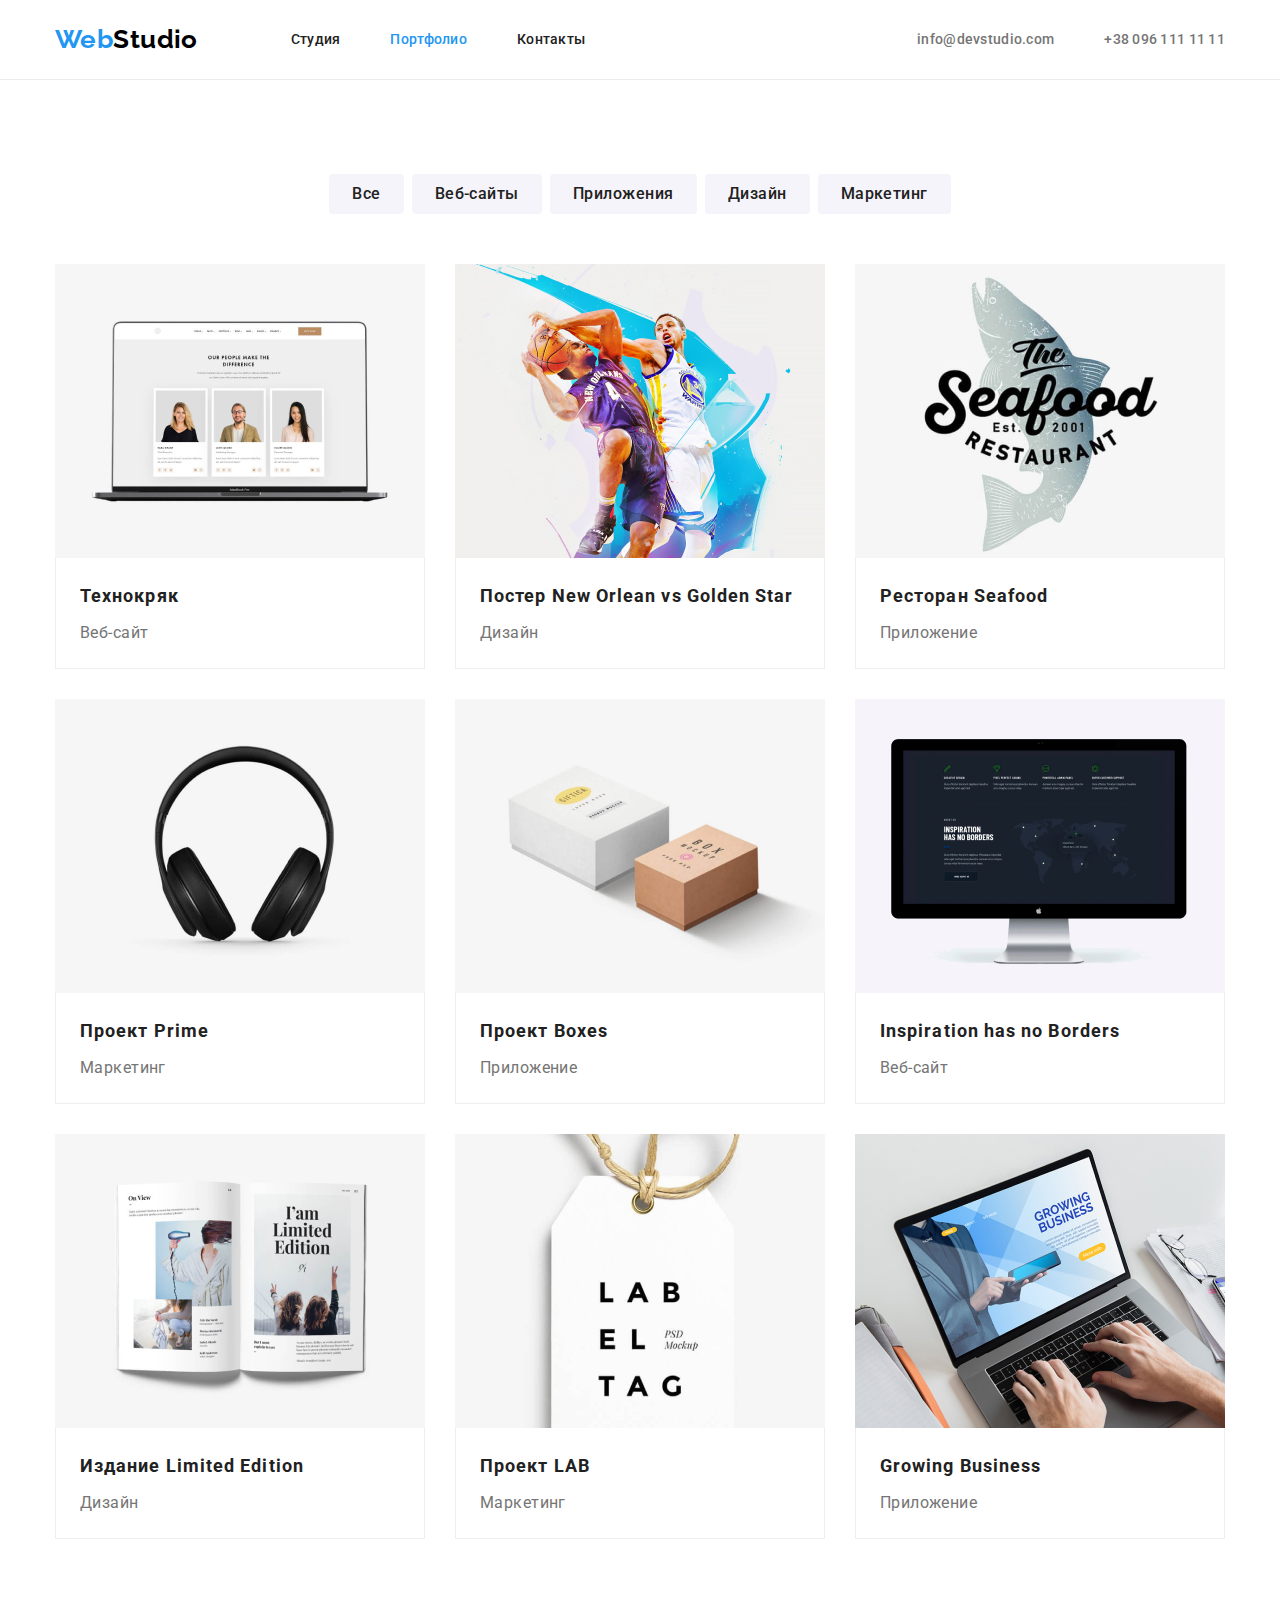
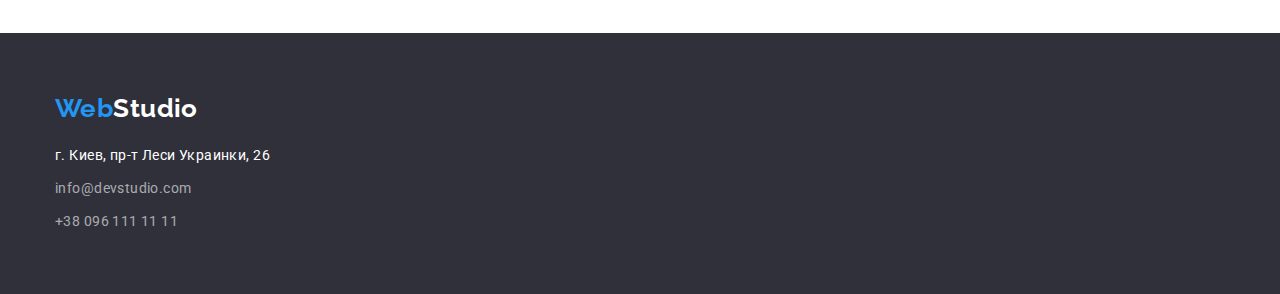
==== portfolio.html @ 2529b82a "клонирую репозиторий прошлой работы" ====
<!DOCTYPE html>
<html lang="ru">

<head>
    <meta charset="UTF-8">
    <meta http-equiv="X-UA-Compatible" content="IE=edge">
    <meta name="viewport" content="width=device-width, initial-scale=1.0">
    <title>Document</title>
    <link href="https://fonts.googleapis.com/css2?family=Raleway:wght@700&family=Roboto:wght@400;500;700;900&display=swap"
        rel="stylesheet">
    <link rel="stylesheet"
        href="https://cdnjs.cloudflare.com/ajax/libs/modern-normalize/1.1.0/modern-normalize.min.css">
    <link rel="stylesheet" href="./css/styles.css">
</head>

<body class="page">
    <!--верхняя линия хедер-->
    <header class="page-header">
        <div class="conteiner">
            <!--раздел основной навигации-->
            <nav class="main-nav">
                <!--логотип хедер-->
                <a href="./index.html" class="logo">
                    <span class="accent">Web</span>Studio
                </a>
                <!-- навигация по сайту -->
                <ul class="site-nav list">
                    <li class="item"><a href="./index.html" class="link">Студия</a></li>
                    <li class="item"><a href="./portfolio.html " class="link current">Портфолио</a></li>
                    <li class="item"><a href="" class="link">Контакты</a></li>
                </ul>
            </nav>
            <!--контакты хедер-->
            <ul class="contact-nav list">
                <li class="item"><a href="mailto:info@devstudio.com" class="link">info@devstudio.com</a></li>
                <li class="item"><a href="tel:+380961111111" class="link">+38 096 111 11 11</a></li>
            </ul>
        </div>
    </header>

    <main class="main portfolio">
        <!-- Фильтр -->
        <section class="section">
            <div class="conteiner">
                <!-- этот тег будет скрыт -->
                <h1 class="section-title not-displaye">(Кнопки) Фильтр проектов</h1>
                <!-- список кнопок -->
                <ul class="filter list">
                    <li class="items">
                        <button class="button" type="button">Все</button>
                    </li>
                    <li class="items">
                        <button class="button" type="button">Веб-сайты</button>
                    </li>
                    <li class="items">
                        <button class="button" type="button">Приложения</button>
                    </li>
                    <li class="items">
                        <button class="button" type="button">Дизайн</button>
                    </li>
                    <li class="items">
                        <button class="button" type="button">Маркетинг</button>
                    </li>
                </ul>
                
                <!-- список проектов -->
                <ul class="works-list list">

                    <li class="works-categories">
                        <article>
                            <img class="image" src="./images/imglistworks1.jpg" alt="Технокряк Веб-сайт" width="370">
                            
                            <div class="bottom-description">
                                <h2 class="title">Технокряк</h2>
                                <p class="text">Веб-сайт</p>
                            </div>
                        </article>
                    </li>
                    
                    <li class="works-categories">
                        <article>
                            <img class="image" src="./images/imglistworks2.jpg" alt="Дизайн постера Новый Орлеан против Голден Стар" width="370">
                            
                            <div class="bottom-description">
                                <h2 class="title">Постер New Orlean vs Golden Star</h2>
                                <p class="text">Дизайн</p>
                            </div>
                        </article>
                    </li>

                    <li class="works-categories">
                        <article>
                            <img class="image" src="./images/imglistworks3.jpg" alt="Приложениея для ресторана морепродуктов Сифуд" width="370">
                            
                            <div class="bottom-description">
                                <h2 class="title">Ресторан Seafood</h2>
                                <p class="text">Приложение</p>
                            </div>
                        </article>
                    </li>

                    <li class="works-categories">
                        <article>
                            <img class="image" src="./images/imglistworks4.jpg" alt="Проект прайм Маркетинг" width="370">
                            
                            <div class="bottom-description">
                                <h2 class="title">Проект Prime</h2>
                                <p class="text">Маркетинг</p>
                            </div>
                        </article>
                    </li>

                    <li class="works-categories">
                        <article>
                            <img class="image" src="./images/imglistworks5.jpg" alt="Проект Коробки Приложение" width="370">
                            
                            <div class="bottom-description">
                                <h2 class="title">Проект Boxes</h2>
                                <p class="text">Приложение</p>
                            </div>
                        </article>
                    </li>

                    <li class="works-categories">
                        <article>
                            <img class="image" src="./images/imglistworks6.jpg" alt="Веб-сайт У вдохновения нет границ" width="370">
                            
                            <div class="bottom-description">
                                <h2 class="title">Inspiration has no Borders</h2>
                                <p class="text">Веб-сайт</p>
                            </div>
                        </article>
                    </li>

                    <li class="works-categories">
                        <article>
                            <img class="image" src="./images/imglistworks7.jpg" alt="дизайн издания с названием Ограниченный выпуск" width="370">
                            
                            <div class="bottom-description">
                                <h2 class="title">Издание Limited Edition</h2>
                                <p class="text">Дизайн</p>
                            </div>
                        </article>
                    </li>

                    <li class="works-categories">
                        <article>
                            <img class="image" src="./images/imglistworks8.jpg" alt="Проект ЛАБ Маркетинг" width="370">
                            
                            <div class="bottom-description">
                                <h2 class="title">Проект LAB</h2>
                                <p class="text">Маркетинг</p>
                            </div>
                        </article>
                    </li>

                    <li class="works-categories">
                        <article>
                            <img class="image" src="./images/imglistworks9.jpg" alt="Приложение Растущий бизнес" width="370">
                            
                            <div class="bottom-description">
                                <h2 class="title">Growing Business</h2>
                                <p class="text">Приложение</p>
                            </div>
                        </article>
                    </li>

                </ul>
            </div>
        </section>
    </main>

    <!--подвал-->
    <footer class="page-footer">
        <div class="conteiner">
            <!--логотип футер-->
            <a href="./index.html" class="logo">
                <span class="accent">Web</span>Studio
            </a>
        
            <!--контакты футер-->
            <address class="contact-footer list">
                <p class="text">г. Киев, пр-т Леси Украинки, 26</p>
                <a href="mailto:info@devstudio.com" class="link">info@devstudio.com</a>
                <a href="tel:+380961111111" class="link">+38 096 111 11 11</a>
            </address>
        </div>
    </footer>
</body>

</html>
---- css/styles.css ----
/*цвет текста вторичный #757575;*/
/*цвет текста основной #212121;*/
/*цвет текста WebStudio #000000 #2196F3 #FFFFFF;*/
/*цвет текста кнопка, ссылки #2196F3;*/
/*нижние контакты rgba(255, 255, 255, 0.6);*/
/*цвет фона оновной #E5E5E5;*/
/*цвет фона хедер #FFFFFF;*/
/*цвет фона шапка, футер  #2F303A;*/
/*цвет фона наша команта #F5F4FA;*/
/*цвет фона наша команда карточки #FFFFFF;*/

:root {
  --primary-text-color: #757575;
  --title-text-color: #212121;
  --accent-color: #2196f3;
  --text-color-white-a: rgba(255, 255, 255, 0.6);
  --text-color-white: #ffffff;
  --text-color-blac: #000000;
  --bg-color-white: #ffffff;
  --bg-color-light: #f5f4fa;
  --bg-color-hero: #2f303a;
  --block-border-line: #ececec;
  --card-border-color: #eeeeee;
}

body {
  color: var(--primary-text-color);
  background-color: var(--bg-color-white);
  font-family: Roboto, sans-serif;
  letter-spacing: 0.03em;
  font-size: 14px;
}

img {
  display: block;
  width: 100%;
  height: auto;
}

h1,
h2,
h3,
h4,
h5,
h6,
p {
  margin: 0;
}

/* all lists */
.list {
  padding: 0;
  margin: 0;
  list-style: none;
}

/* section container */
.conteiner {
  width: 1200px;
  margin-left: auto;
  margin-right: auto;
  padding-left: 15px;
  padding-right: 15px;
}

/*header*/
.page-header {
  background-color: var(--text-color-white);
  border-bottom: 1px solid var(--block-border-line);
  padding-top: 24px;
  padding-bottom: 24px;
}

.page-header .conteiner,
.conteiner .main-nav,
.main-nav .site-nav,
.conteiner .contact-nav {
  display: flex;
  align-items: center;
  flex-wrap: wrap;
}

/*header logo*/
.logo {
  margin-right: 93px;
  color: var(--text-color-blac);
  font-family: Raleway, cursive;
  font-weight: bold;
  font-size: 26px;
  line-height: 1.19;
  text-decoration: none;
}

.logo .accent {
  color: var(--accent-color);
}

/*site-nav and contact-nav*/
.conteiner .contact-nav {
  margin-left: auto;
}

.site-nav .item:not(:last-child),
.contact-nav .item:not(:last-child) {
  margin-right: 50px;
}

.site-nav .link,
.contact-nav .link {
  display: block;

  color: var(--title-text-color);
  font-weight: 500;
  line-height: 1.15;
  letter-spacing: 0.02em;
  text-decoration: none;
}

.site-nav .link.current {
  color: var(--accent-color);
}

.contact-nav .link {
  color: var(--primary-text-color);
}

.site-nav .link:hover,
.site-nav .link:focus,
.contact-nav .link:hover,
.contact-nav .link:focus {
  color: var(--accent-color);
}

/* main */
/*hero*/
.section.hero {
  background-color: var(--bg-color-hero);
  text-align: center;
  padding-top: 200px;
  padding-bottom: 200px;
}

.hero .hero-title {
  max-width: 696px;
  margin: auto;
  margin-bottom: 30px;
  font-weight: 900;
  font-size: 44px;
  line-height: 1.36;
  letter-spacing: 0.06em;
  text-transform: uppercase;
  color: var(--text-color-white);
}

/*button*/
.button {
  color: var(--title-text-color);
  background-color: var(--bg-color-light);
  cursor: pointer;
  border-radius: 4px;
  border: 1px solid transparent;
}

/*hero button*/
.hero .button.primary {
  font-family: inherit;
  font-weight: bold;
  font-size: 16px;
  line-height: 1.87;
  align-items: center;
  letter-spacing: 0.06em;
  padding: 10px 32px;
}

.button.primary {
  color: var(--text-color-white);
  background-color: var(--accent-color);
}

/*button filter page portfolio*/
.filter.list {
  display: flex;
  justify-content: center;
  margin-bottom: 50px;
}

.filter .items:not(:last-child) {
  margin-right: 8px;
}

.filter .button {
  font-family: inherit;
  font-weight: 500;
  font-size: 16px;
  line-height: 1.62;
  letter-spacing: 0.03em;
  padding: 6px 22px;
}

.filter .button:hover,
.filter .button:focus {
  color: var(--text-color-white);
  background-color: var(--accent-color);
}

/*section*/
.section {
  padding-top: 94px;
  padding-bottom: 94px;
}

.section-title {
  margin-top: 0;
  margin-bottom: 50px;
  font-weight: bold;
  font-size: 36px;
  line-height: 1.16;
  text-align: center;
  color: var(--title-text-color);
}

/* hidden headers */
.section-title.not-displaye {
  visibility: hidden;
  margin-bottom: -41.25px;
}

/*features*/
.feature-list {
  display: flex;
  margin-left: -30px;
}

.feature-list .item {
  margin-left: 30px;
  flex-basis: calc(100% / 4 - 30px);
}

.feature-list .title {
  margin-bottom: 10px;
  font-weight: bold;
  font-size: 14px;
  line-height: 1.14;
  text-transform: uppercase;
  color: var(--title-text-color);
}

.feature-list .text {
  line-height: 1.71;
}

/* skills */
.section.skills {
  padding-top: 0;
}

.skills .skills-list {
  display: flex;
  margin-left: -30px;
}

.skills-list .item {
  margin-left: 30px;
  flex-basis: calc(100% / 3 - 30px);
}

/*our team*/
.team {
  background-color: var(--bg-color-light);
}

.team-list {
  display: flex;
  margin-left: -30px;
}

.team-list .team-member {
  background-color: var(--bg-color-white);
  text-align: center;
  margin-left: 30px;
  flex-basis: calc(100% / 4 - 30px);
}

.team-member .bottom-description {
  padding: 30px 0;
}

.bottom-description .title {
  font-weight: 500;
  color: var(--title-text-color);
  margin-bottom: 10px;
}

.bottom-description .title,
.bottom-description .text {
  font-size: 16px;
  line-height: 1.18;
}

/*page portfolio our work*/
.works-list {
  display: flex;
  flex-wrap: wrap;
  margin-left: -30px;
  margin-top: -30px;
}

.works-list > .works-categories {
  background-color: var(--bg-color-white);
  flex-basis: calc(100% / 3 - 30px);
  margin-left: 30px;
  margin-top: 30px;
}

.works-categories .bottom-description {
  border: solid 1px var(--card-border-color);
  border-top: 0;
  padding: 20px 24px;
}

.works-list .title {
  font-weight: bold;
  font-size: 18px;
  line-height: 2;
  letter-spacing: 0.06em;
  color: var(--title-text-color);
  margin: 0 0 4px;
}

.works-list .text {
  font-size: 16px;
  line-height: 1.87;
}

/*footer*/
.page-footer {
  background-color: var(--bg-color-hero);
  color: var(--text-color-white);
  padding-top: 60px;
  padding-bottom: 60px;
}

/*logo footer*/
.page-footer .logo {
  color: var(--text-color-white);
  margin-bottom: 20px;
  margin-right: 0;
  display: inline-block;
}

.page-footer .contact-footer {
  width: 230px;
}

.contact-footer .text,
.contact-footer .link {
  font-style: normal;
  line-height: 1.71;
  display: block;
}

.contact-footer .link {
  color: var(--text-color-white-a);
  text-decoration: none;
  margin-top: 9px;
}

.contact-footer .link:hover,
.contact-footer .link:focus {
  color: var(--accent-color);
}
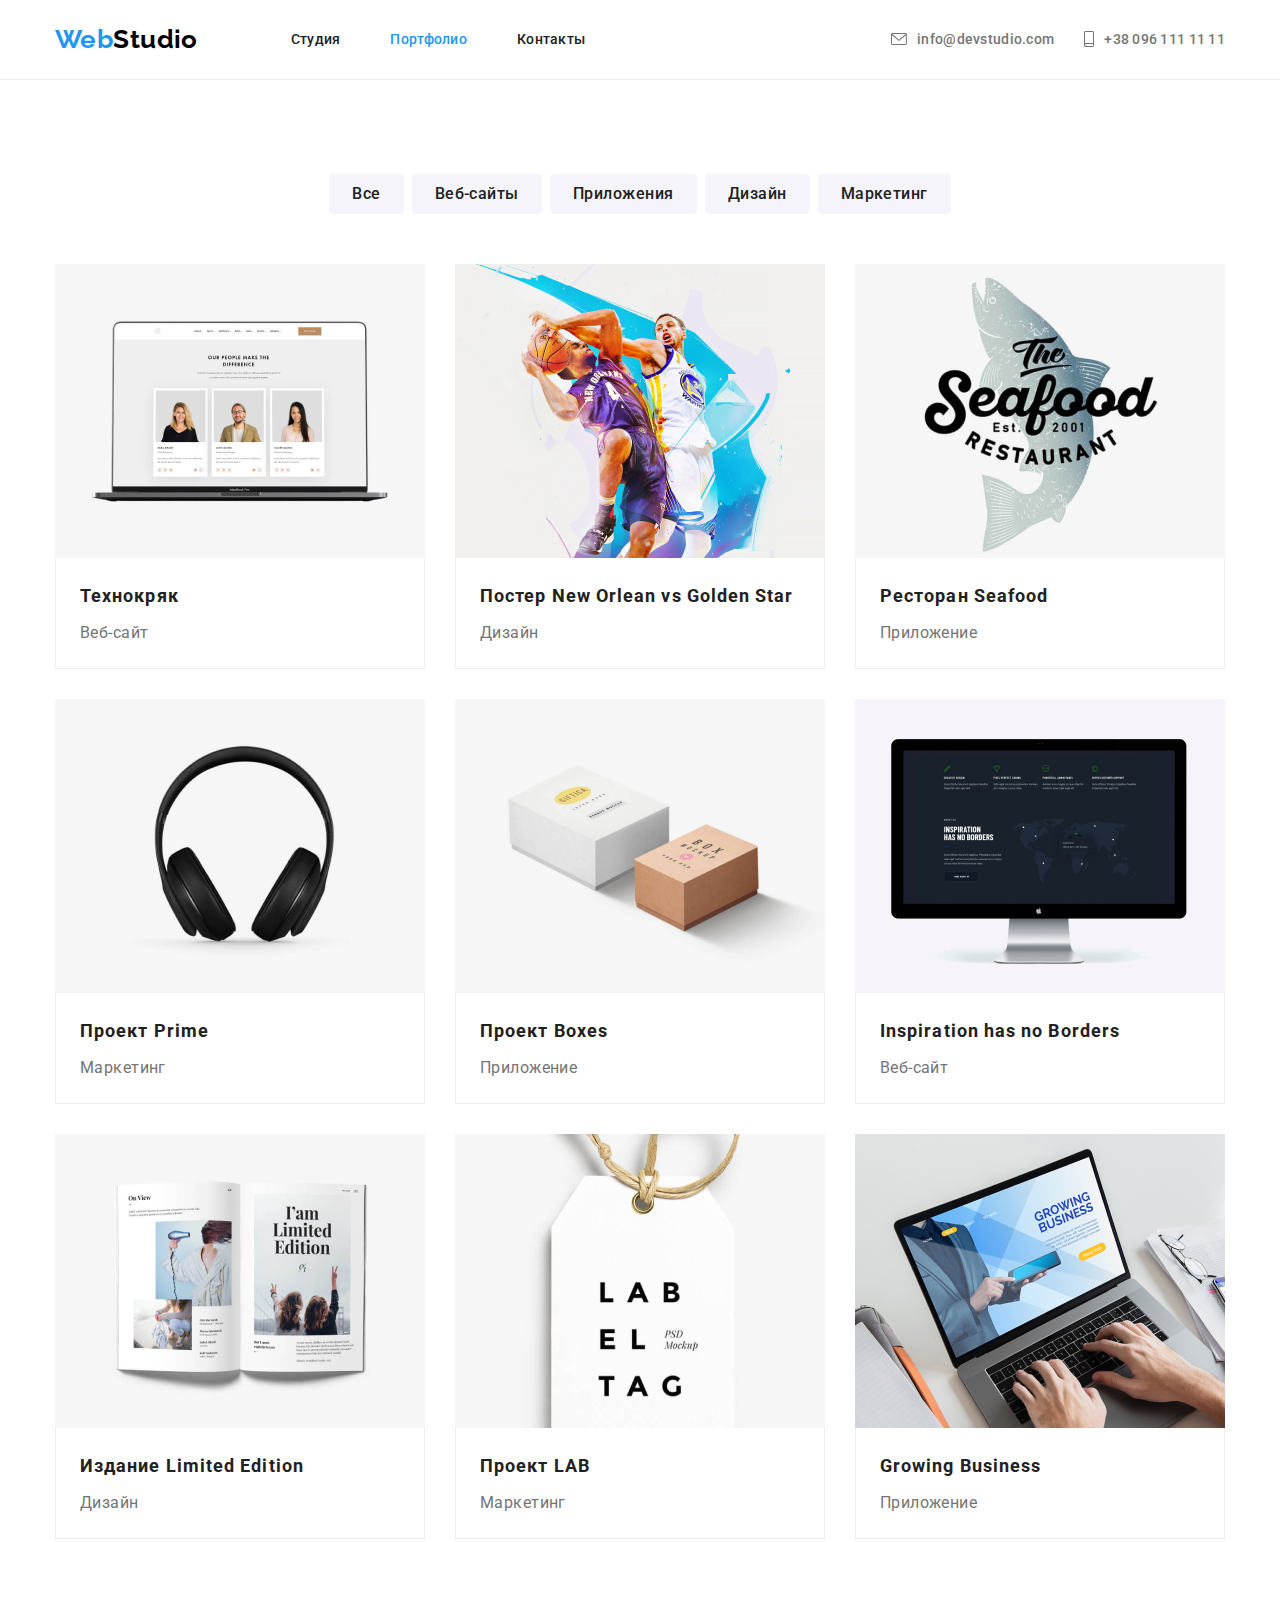
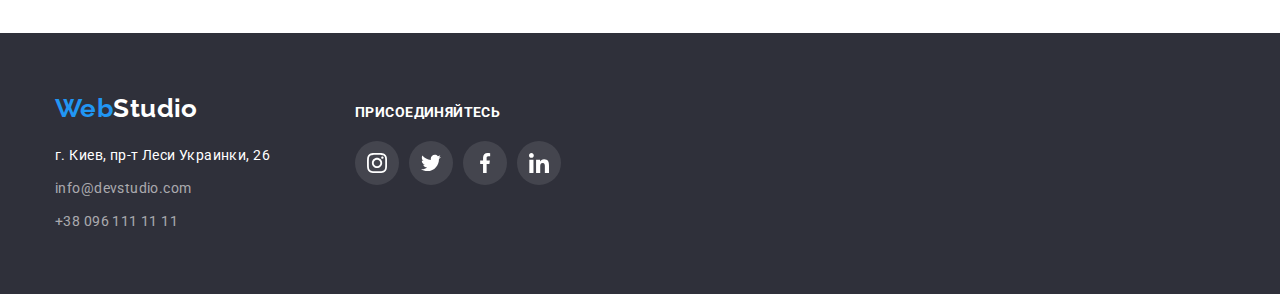
==== commit 7650064d: "добавление декоративных элементов" ====
--- a/portfolio.html
+++ b/portfolio.html
@@ -32,8 +32,22 @@
             </nav>
             <!--контакты хедер-->
             <ul class="contact-nav list">
-                <li class="item"><a href="mailto:info@devstudio.com" class="link">info@devstudio.com</a></li>
-                <li class="item"><a href="tel:+380961111111" class="link">+38 096 111 11 11</a></li>
+                <li class="item">
+                    <a href="mailto:info@devstudio.com" class="link">
+                        <svg class="icon">
+                            <use href="./images/sprite.svg#envelope"></use>
+                        </svg>
+                        info@devstudio.com
+                    </a>
+                </li>
+                <li class="item">
+                    <a href="tel:+380961111111" class="link">
+                        <svg class="icon">
+                            <use href="./images/sprite.svg#smartphone"></use>
+                        </svg>
+                        +38 096 111 11 11
+                    </a>
+                </li>
             </ul>
         </div>
     </header>
@@ -67,102 +81,102 @@
                 <ul class="works-list list">
 
                     <li class="works-categories">
-                        <article>
+                        <a class="link" href="">
                             <img class="image" src="./images/imglistworks1.jpg" alt="Технокряк Веб-сайт" width="370">
                             
                             <div class="bottom-description">
                                 <h2 class="title">Технокряк</h2>
                                 <p class="text">Веб-сайт</p>
                             </div>
-                        </article>
+                        </a>
                     </li>
                     
                     <li class="works-categories">
-                        <article>
+                        <a class="link" href="">
                             <img class="image" src="./images/imglistworks2.jpg" alt="Дизайн постера Новый Орлеан против Голден Стар" width="370">
                             
                             <div class="bottom-description">
                                 <h2 class="title">Постер New Orlean vs Golden Star</h2>
                                 <p class="text">Дизайн</p>
                             </div>
-                        </article>
-                    </li>
-
-                    <li class="works-categories">
-                        <article>
+                        </a>
+                    </li>
+
+                    <li class="works-categories">
+                        <a class="link" href="">
                             <img class="image" src="./images/imglistworks3.jpg" alt="Приложениея для ресторана морепродуктов Сифуд" width="370">
                             
                             <div class="bottom-description">
                                 <h2 class="title">Ресторан Seafood</h2>
                                 <p class="text">Приложение</p>
                             </div>
-                        </article>
-                    </li>
-
-                    <li class="works-categories">
-                        <article>
+                        </a>
+                    </li>
+
+                    <li class="works-categories">
+                        <a class="link" href="">
                             <img class="image" src="./images/imglistworks4.jpg" alt="Проект прайм Маркетинг" width="370">
                             
                             <div class="bottom-description">
                                 <h2 class="title">Проект Prime</h2>
                                 <p class="text">Маркетинг</p>
                             </div>
-                        </article>
-                    </li>
-
-                    <li class="works-categories">
-                        <article>
+                        </a>
+                    </li>
+
+                    <li class="works-categories">
+                        <a class="link" href="">
                             <img class="image" src="./images/imglistworks5.jpg" alt="Проект Коробки Приложение" width="370">
                             
                             <div class="bottom-description">
                                 <h2 class="title">Проект Boxes</h2>
                                 <p class="text">Приложение</p>
                             </div>
-                        </article>
-                    </li>
-
-                    <li class="works-categories">
-                        <article>
+                        </a>
+                    </li>
+
+                    <li class="works-categories">
+                        <a class="link" href="">
                             <img class="image" src="./images/imglistworks6.jpg" alt="Веб-сайт У вдохновения нет границ" width="370">
                             
                             <div class="bottom-description">
                                 <h2 class="title">Inspiration has no Borders</h2>
                                 <p class="text">Веб-сайт</p>
                             </div>
-                        </article>
-                    </li>
-
-                    <li class="works-categories">
-                        <article>
+                        </a>
+                    </li>
+
+                    <li class="works-categories">
+                        <a class="link" href="">
                             <img class="image" src="./images/imglistworks7.jpg" alt="дизайн издания с названием Ограниченный выпуск" width="370">
                             
                             <div class="bottom-description">
                                 <h2 class="title">Издание Limited Edition</h2>
                                 <p class="text">Дизайн</p>
                             </div>
-                        </article>
-                    </li>
-
-                    <li class="works-categories">
-                        <article>
+                        </a>
+                    </li>
+
+                    <li class="works-categories">
+                        <a class="link" href="">
                             <img class="image" src="./images/imglistworks8.jpg" alt="Проект ЛАБ Маркетинг" width="370">
                             
                             <div class="bottom-description">
                                 <h2 class="title">Проект LAB</h2>
                                 <p class="text">Маркетинг</p>
                             </div>
-                        </article>
-                    </li>
-
-                    <li class="works-categories">
-                        <article>
+                        </a>
+                    </li>
+
+                    <li class="works-categories">
+                        <a class="link" href="">
                             <img class="image" src="./images/imglistworks9.jpg" alt="Приложение Растущий бизнес" width="370">
                             
                             <div class="bottom-description">
                                 <h2 class="title">Growing Business</h2>
                                 <p class="text">Приложение</p>
                             </div>
-                        </article>
+                        </a>
                     </li>
 
                 </ul>
@@ -173,17 +187,61 @@
     <!--подвал-->
     <footer class="page-footer">
         <div class="conteiner">
-            <!--логотип футер-->
-            <a href="./index.html" class="logo">
-                <span class="accent">Web</span>Studio
-            </a>
-        
-            <!--контакты футер-->
-            <address class="contact-footer list">
-                <p class="text">г. Киев, пр-т Леси Украинки, 26</p>
-                <a href="mailto:info@devstudio.com" class="link">info@devstudio.com</a>
-                <a href="tel:+380961111111" class="link">+38 096 111 11 11</a>
-            </address>
+
+            <div class="logo-and-contacts">
+                <!--логотип футер-->
+                <a href="./index.html" class="logo">
+                    <span class="accent">Web</span>Studio
+                </a>
+
+                <!--контакты футер-->
+                <address class="contact-footer list">
+                    <p class="text">г. Киев, пр-т Леси Украинки, 26</p>
+                    <a class="link" href="mailto:info@devstudio.com">info@devstudio.com</a>
+                    <a class="link" href="tel:+380961111111">+38 096 111 11 11</a>
+                </address>
+            </div>
+
+            <!-- наши соцсети  -->
+            <div class="our-social-networks">
+                <h2 class="titel">присоединяйтесь</h2>
+                <ul class="social-links list">
+
+                    <li class="item">
+                        <a class="link instagram" href="">
+                            <svg class="icon">
+                                <use href="./images/sprite.svg#instagram"></use>
+                            </svg>
+                        </a>
+                    </li>
+
+                    <li class="item">
+                        <a class="link twitter" href="">
+                            <svg class="icon">
+                                <use href="./images/sprite.svg#twitter"></use>
+                            </svg>
+                        </a>
+                    </li>
+
+                    <li class="item">
+                        <a class="link facebook" href="">
+                            <svg class="icon">
+                                <use href="./images/sprite.svg#facebook"></use>
+                            </svg>
+                        </a>
+                    </li>
+
+                    <li class="item">
+                        <a class="link linkedin" href="">
+                            <svg class="icon">
+                                <use href="./images/sprite.svg#linkedin"></use>
+                            </svg>
+                        </a>
+                    </li>
+                    
+                </ul>
+            </div>
+         
         </div>
     </footer>
 </body>
--- a/css/styles.css
+++ b/css/styles.css
@@ -13,14 +13,18 @@
   --primary-text-color: #757575;
   --title-text-color: #212121;
   --accent-color: #2196f3;
+  --accent-color-effect: #188ce8;
   --text-color-white-a: rgba(255, 255, 255, 0.6);
   --text-color-white: #ffffff;
   --text-color-blac: #000000;
   --bg-color-white: #ffffff;
   --bg-color-light: #f5f4fa;
-  --bg-color-hero: #2f303a;
+  --bg-color-hero: #c4c4c4;
+  --bg-color-footer: #2f303a;
   --block-border-line: #ececec;
   --card-border-color: #eeeeee;
+  --color4: #afb1b8;
+  --color3: #757575;
 }
 
 body {
@@ -100,15 +104,17 @@
   margin-left: auto;
 }
 
-.site-nav .item:not(:last-child),
+.site-nav .item:not(:last-child) {
+  margin-right: 50px;
+}
+
 .contact-nav .item:not(:last-child) {
-  margin-right: 50px;
+  margin-right: 30px;
 }
 
 .site-nav .link,
 .contact-nav .link {
   display: block;
-
   color: var(--title-text-color);
   font-weight: 500;
   line-height: 1.15;
@@ -121,20 +127,51 @@
 }
 
 .contact-nav .link {
+  display: flex;
+  align-items: center;
   color: var(--primary-text-color);
+}
+
+.contact-nav .icon {
+  margin-right: 10px;
+  fill: var(--color3);
+}
+
+.contact-nav .item:nth-child(1) .icon {
+  width: 16px;
+  height: 12px;
+}
+
+.contact-nav .item:nth-child(2) .icon {
+  width: 10px;
+  height: 16px;
 }
 
 .site-nav .link:hover,
 .site-nav .link:focus,
 .contact-nav .link:hover,
-.contact-nav .link:focus {
+.contact-nav .link:focus,
+.contact-nav .link:hover .icon {
   color: var(--accent-color);
+  fill: var(--accent-color);
 }
 
 /* main */
 /*hero*/
 .section.hero {
+  max-width: 1600px;
+  height: 600px;
+  margin-left: auto;
+  margin-right: auto;
   background-color: var(--bg-color-hero);
+  background-image: linear-gradient(to right, rgba(47, 48, 58, 0.4), rgba(47, 48, 58, 0.4)),
+    url(../images/hero-background-image.jpg);
+  background-repeat: no-repeat;
+  background-position: center;
+  background-size: cover;
+}
+
+.section.hero {
   text-align: center;
   padding-top: 200px;
   padding-bottom: 200px;
@@ -175,6 +212,12 @@
 .button.primary {
   color: var(--text-color-white);
   background-color: var(--accent-color);
+  box-shadow: 0px 4px 4px rgba(0, 0, 0, 0.15);
+}
+
+.button.primary:hover,
+.button.primary:active {
+  background: var(--accent-color-effect);
 }
 
 /*button filter page portfolio*/
@@ -201,6 +244,8 @@
 .filter .button:focus {
   color: var(--text-color-white);
   background-color: var(--accent-color);
+  box-shadow: 0px 3px 1px rgba(0, 0, 0, 0.1), 0px 1px 2px rgba(0, 0, 0, 0.08),
+    0px 2px 2px rgba(0, 0, 0, 0.12);
 }
 
 /*section*/
@@ -236,6 +281,21 @@
   flex-basis: calc(100% / 4 - 30px);
 }
 
+.feature-list .for-icon {
+  display: flex;
+  width: 100%;
+  height: 120px;
+  background-color: var(--bg-color-light);
+  border-radius: 4px;
+  margin-bottom: 30px;
+}
+
+.for-icon .icon {
+  width: 70px;
+  height: 70px;
+  margin: auto;
+}
+
 .feature-list .title {
   margin-bottom: 10px;
   font-weight: bold;
@@ -279,22 +339,55 @@
   text-align: center;
   margin-left: 30px;
   flex-basis: calc(100% / 4 - 30px);
+  box-shadow: 0px 1px 3px rgba(0, 0, 0, 0.12), 0px 1px 1px rgba(0, 0, 0, 0.14),
+    0px 2px 1px rgba(0, 0, 0, 0.2);
+  border-radius: 0px 0px 4px 4px;
 }
 
 .team-member .bottom-description {
-  padding: 30px 0;
-}
-
-.bottom-description .title {
+  padding: 30px 32px;
+}
+
+.team-member .title {
   font-weight: 500;
   color: var(--title-text-color);
   margin-bottom: 10px;
 }
 
-.bottom-description .title,
-.bottom-description .text {
+.team-member .title,
+.team-member .text {
   font-size: 16px;
   line-height: 1.18;
+}
+.team-member .social-links,
+.page-footer .social-links {
+  display: flex;
+  flex-wrap: wrap;
+  margin-left: -10px;
+}
+
+.social-links .item {
+  margin-left: 10px;
+  margin-top: 16px;
+}
+
+.social-links .link {
+  display: flex;
+  width: 44px;
+  height: 44px;
+  border-radius: 50%;
+  fill: var(--color4);
+}
+
+.social-links .icon {
+  width: 20px;
+  height: 20px;
+  margin: auto;
+}
+
+.social-links .link:hover {
+  background-color: var(--accent-color);
+  fill: var(--text-color-white);
 }
 
 /*page portfolio our work*/
@@ -312,13 +405,23 @@
   margin-top: 30px;
 }
 
+.works-list > .works-categories:hover,
+.works-list > .works-categories:active {
+  box-shadow: 0px 1px 1px rgba(0, 0, 0, 0.12), 0px 4px 4px rgba(0, 0, 0, 0.06),
+    1px 4px 6px rgba(0, 0, 0, 0.16);
+}
+
+.works-categories .link {
+  text-decoration: none;
+}
+
 .works-categories .bottom-description {
   border: solid 1px var(--card-border-color);
   border-top: 0;
   padding: 20px 24px;
 }
 
-.works-list .title {
+.works-categories .title {
   font-weight: bold;
   font-size: 18px;
   line-height: 2;
@@ -327,29 +430,37 @@
   margin: 0 0 4px;
 }
 
-.works-list .text {
+.works-categories .text {
   font-size: 16px;
   line-height: 1.87;
+  color: var(--primary-text-color);
 }
 
 /*footer*/
 .page-footer {
-  background-color: var(--bg-color-hero);
+  background-color: var(--bg-color-footer);
   color: var(--text-color-white);
   padding-top: 60px;
   padding-bottom: 60px;
 }
 
+.page-footer .conteiner {
+  display: flex;
+  align-items: baseline;
+}
+
 /*logo footer*/
-.page-footer .logo {
+.logo-and-contacts .logo {
   color: var(--text-color-white);
   margin-bottom: 20px;
   margin-right: 0;
   display: inline-block;
 }
 
-.page-footer .contact-footer {
+/* contacts footer */
+.logo-and-contacts .contact-footer {
   width: 230px;
+  margin-right: 70px;
 }
 
 .contact-footer .text,
@@ -369,3 +480,19 @@
 .contact-footer .link:focus {
   color: var(--accent-color);
 }
+
+/* our social networks */
+.our-social-networks .titel {
+  font-size: 14px;
+  line-height: 1.14;
+  text-transform: uppercase;
+}
+
+.our-social-networks .item {
+  margin-top: 20px;
+}
+
+.our-social-networks .link {
+  background-color: rgba(255, 255, 255, 0.1);
+  fill: var(--text-color-white);
+}
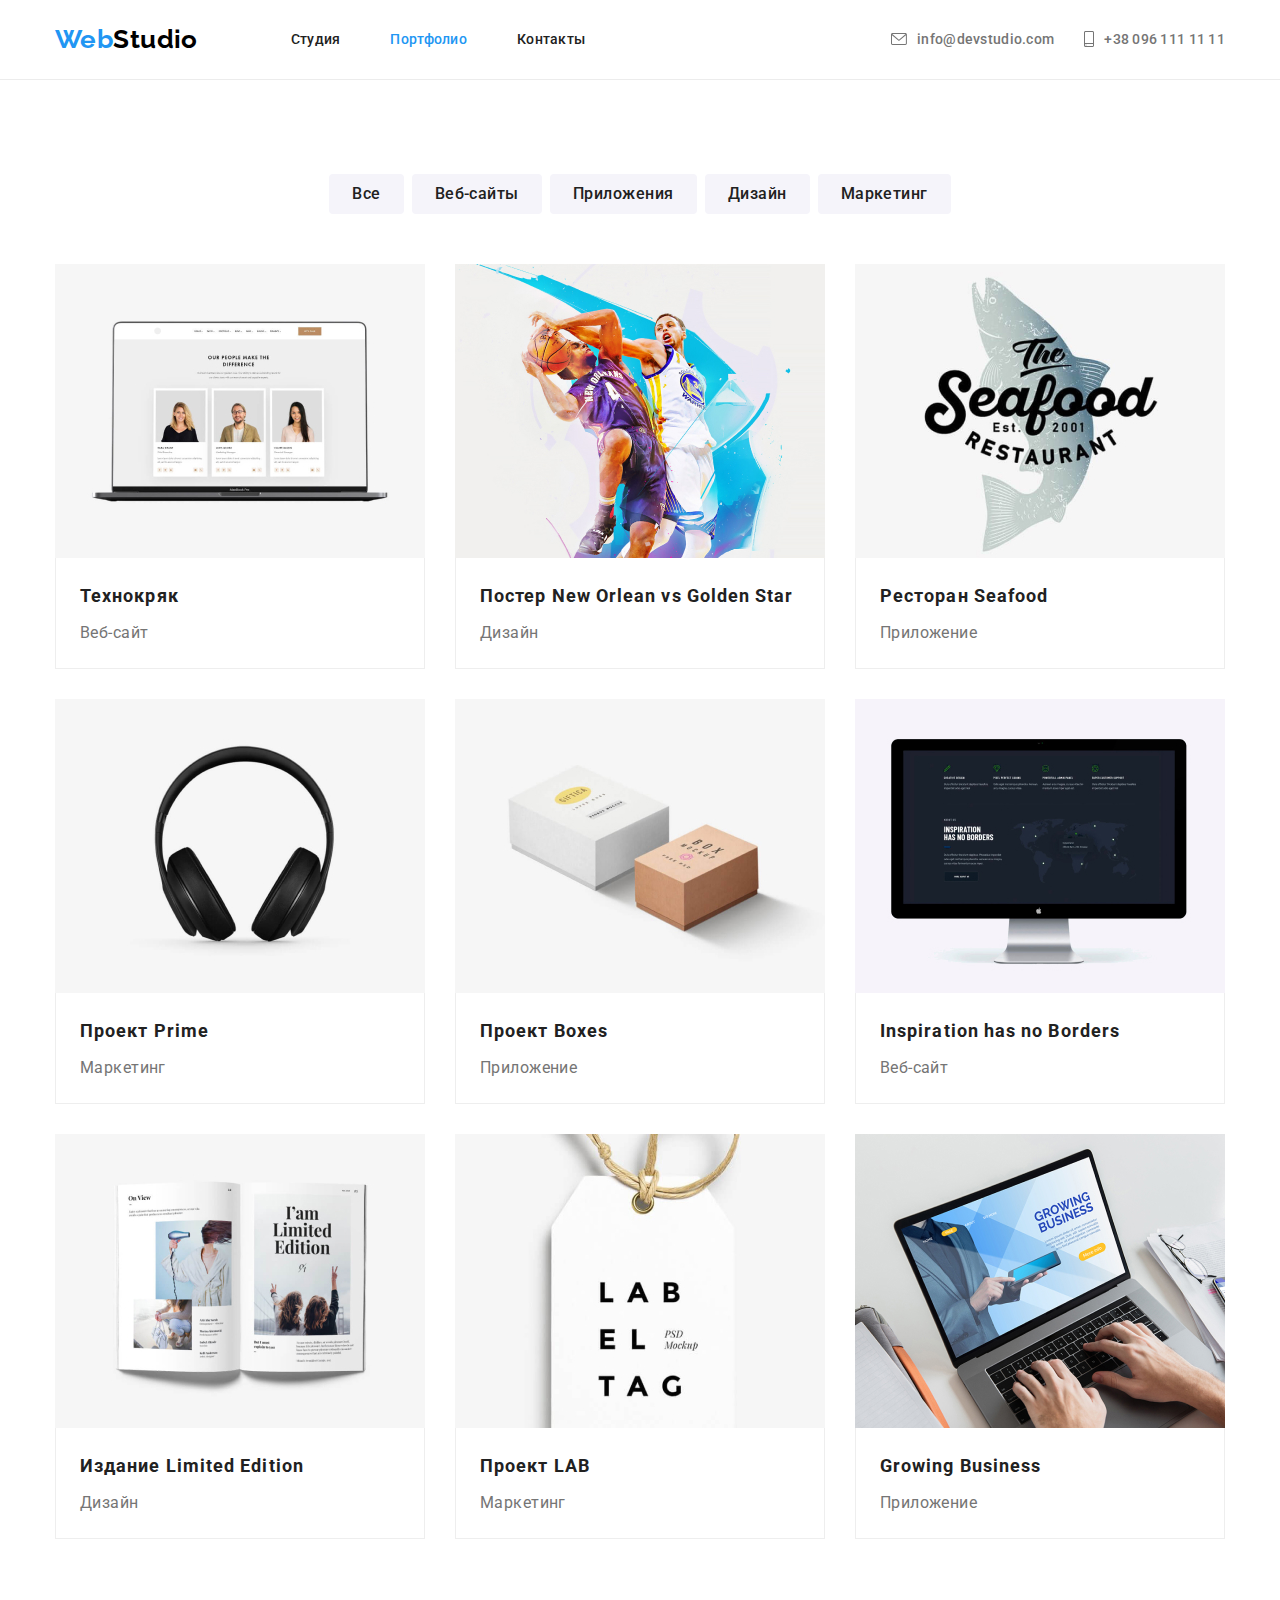
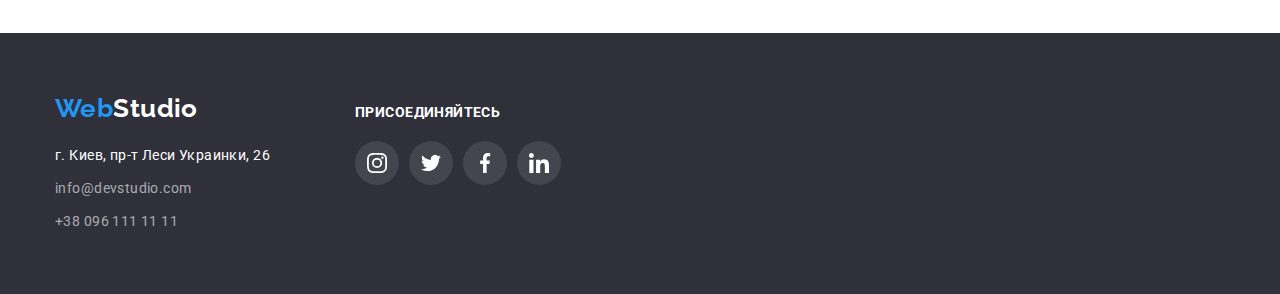
==== commit 4b2598fb: "добавление декоративных элементов" ====
--- a/portfolio.html
+++ b/portfolio.html
@@ -34,16 +34,16 @@
             <ul class="contact-nav list">
                 <li class="item">
                     <a href="mailto:info@devstudio.com" class="link">
-                        <svg class="icon">
-                            <use href="./images/sprite.svg#envelope"></use>
+                        <svg class="icon" width="16" height="12">
+                            <use href="./images/icons.svg#envelope"></use>
                         </svg>
                         info@devstudio.com
                     </a>
                 </li>
                 <li class="item">
                     <a href="tel:+380961111111" class="link">
-                        <svg class="icon">
-                            <use href="./images/sprite.svg#smartphone"></use>
+                        <svg class="icon" width="10" height="16">
+                            <use href="./images/icons.svg#smartphone"></use>
                         </svg>
                         +38 096 111 11 11
                     </a>
@@ -209,32 +209,32 @@
 
                     <li class="item">
                         <a class="link instagram" href="">
-                            <svg class="icon">
-                                <use href="./images/sprite.svg#instagram"></use>
+                            <svg class="icon" width="20" height="20">
+                                <use href="./images/icons.svg#instagram"></use>
                             </svg>
                         </a>
                     </li>
 
                     <li class="item">
                         <a class="link twitter" href="">
-                            <svg class="icon">
-                                <use href="./images/sprite.svg#twitter"></use>
+                            <svg class="icon" width="20" height="20">
+                                <use href="./images/icons.svg#twitter"></use>
                             </svg>
                         </a>
                     </li>
 
                     <li class="item">
                         <a class="link facebook" href="">
-                            <svg class="icon">
-                                <use href="./images/sprite.svg#facebook"></use>
+                            <svg class="icon" width="20" height="20">
+                                <use href="./images/icons.svg#facebook"></use>
                             </svg>
                         </a>
                     </li>
 
                     <li class="item">
                         <a class="link linkedin" href="">
-                            <svg class="icon">
-                                <use href="./images/sprite.svg#linkedin"></use>
+                            <svg class="icon" width="20" height="20">
+                                <use href="./images/icons.svg#linkedin"></use>
                             </svg>
                         </a>
                     </li>
--- a/css/styles.css
+++ b/css/styles.css
@@ -137,7 +137,7 @@
   fill: var(--color3);
 }
 
-.contact-nav .item:nth-child(1) .icon {
+/* .contact-nav .item:nth-child(1) .icon {
   width: 16px;
   height: 12px;
 }
@@ -145,7 +145,7 @@
 .contact-nav .item:nth-child(2) .icon {
   width: 10px;
   height: 16px;
-}
+} */
 
 .site-nav .link:hover,
 .site-nav .link:focus,
@@ -291,8 +291,8 @@
 }
 
 .for-icon .icon {
-  width: 70px;
-  height: 70px;
+  /* width: 70px;
+  height: 70px; */
   margin: auto;
 }
 
@@ -380,14 +380,46 @@
 }
 
 .social-links .icon {
-  width: 20px;
-  height: 20px;
+  /* width: 20px;
+  height: 20px; */
   margin: auto;
 }
 
 .social-links .link:hover {
   background-color: var(--accent-color);
   fill: var(--text-color-white);
+}
+
+/* Regular customers */
+.section .list-clients {
+  display: flex;
+  margin-left: -30px;
+}
+
+.list-clients .item {
+  margin-left: 30px;
+  flex-basis: calc(100% / 6 - 30px);
+}
+
+.list-clients .link {
+  display: flex;
+  width: 100%;
+  height: 92px;
+  border: 1px solid #afb1b8;
+  border-radius: 4px;
+}
+
+.list-clients .link:hover {
+  border: 1px solid var(--accent-color);
+}
+
+.list-clients .icon {
+  margin: auto;
+  fill: var(--color4);
+}
+
+.list-clients .link:hover .icon {
+  fill: var(--accent-color);
 }
 
 /*page portfolio our work*/
